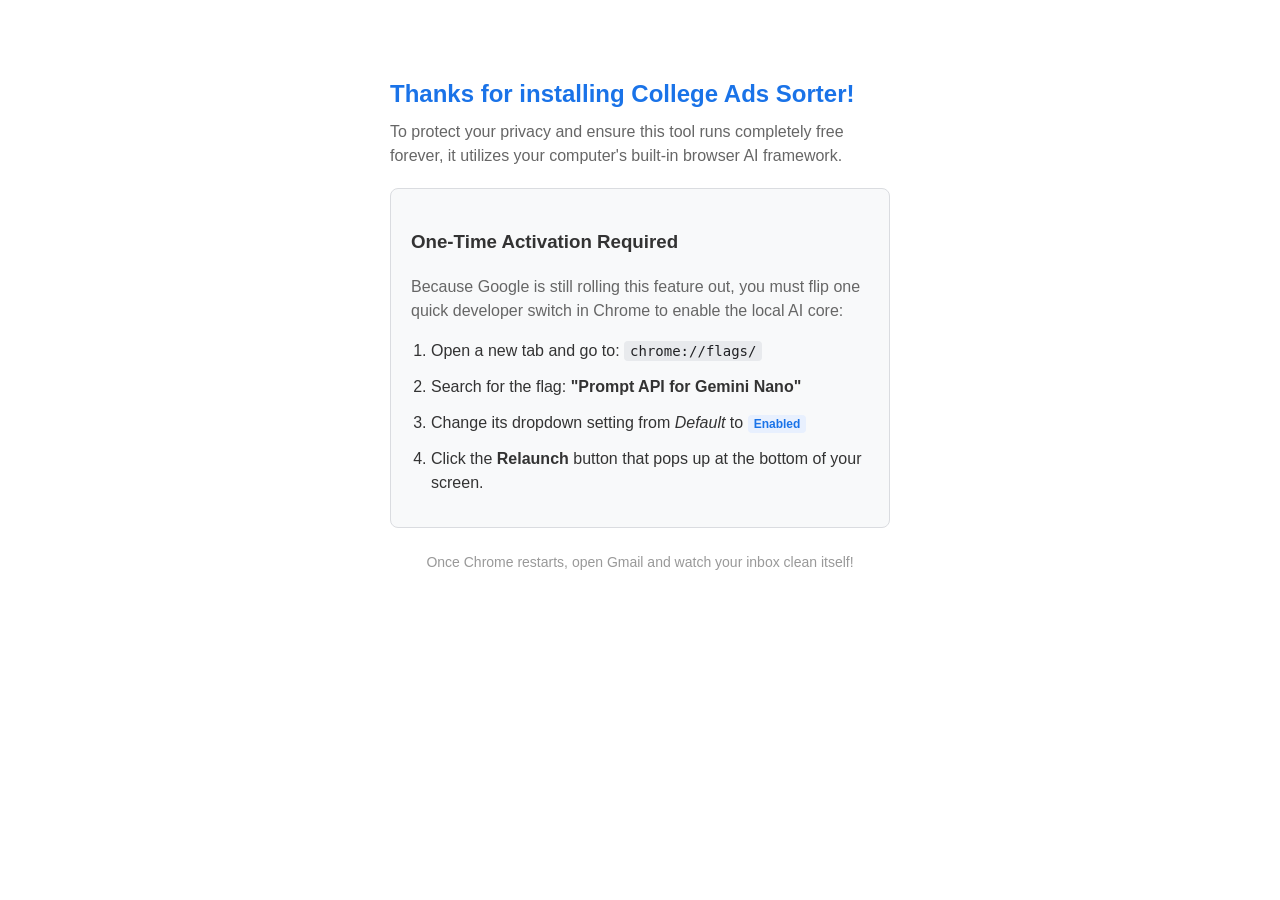
==== welcome.html @ be619796 "Initial College Ads Sorter extension" ====
<!DOCTYPE html>
<html>
<head>
  <title>Welcome to College Ads Sorter</title>
  <style>
    body { font-family: -apple-system, BlinkMacSystemFont, "Segoe UI", Roboto, Helvetica, Arial, sans-serif; max-width: 500px; margin: 40px auto; padding: 20px; line-height: 1.5; color: #333; }
    h1 { color: #1a73e8; font-size: 24px; margin-bottom: 8px; }
    p { margin-top: 0; color: #666; }
    .card { background: #f8f9fa; border: 1px solid #dadce0; border-radius: 8px; padding: 20px; margin-top: 20px; }
    ol { margin: 0; padding-left: 20px; }
    li { margin-bottom: 12px; }
    code { background: #e8eaed; padding: 2px 6px; border-radius: 4px; font-family: monospace; font-size: 14px; color: #202124; }
    .badge { background: #e8f0fe; color: #1a73e8; font-weight: bold; padding: 2px 6px; border-radius: 4px; font-size: 12px; }
  </style>
</head>
<body>
  <h1>Thanks for installing College Ads Sorter!</h1>
  <p>To protect your privacy and ensure this tool runs completely free forever, it utilizes your computer's built-in browser AI framework.</p>
  
  <div class="card">
    <h3>One-Time Activation Required</h3>
    <p>Because Google is still rolling this feature out, you must flip one quick developer switch in Chrome to enable the local AI core:</p>
    <ol>
      <li>Open a new tab and go to: <code>chrome://flags/</code></li>
      <li>Search for the flag: <strong>"Prompt API for Gemini Nano"</strong></li>
      <li>Change its dropdown setting from <em>Default</em> to <span class="badge">Enabled</span></li>
      <li>Click the <strong>Relaunch</strong> button that pops up at the bottom of your screen.</li>
    </ol>
  </div>
  
  <p style="margin-top:24px; font-size:14px; text-align:center; color:#999;">Once Chrome restarts, open Gmail and watch your inbox clean itself!</p>
</body>
</html>
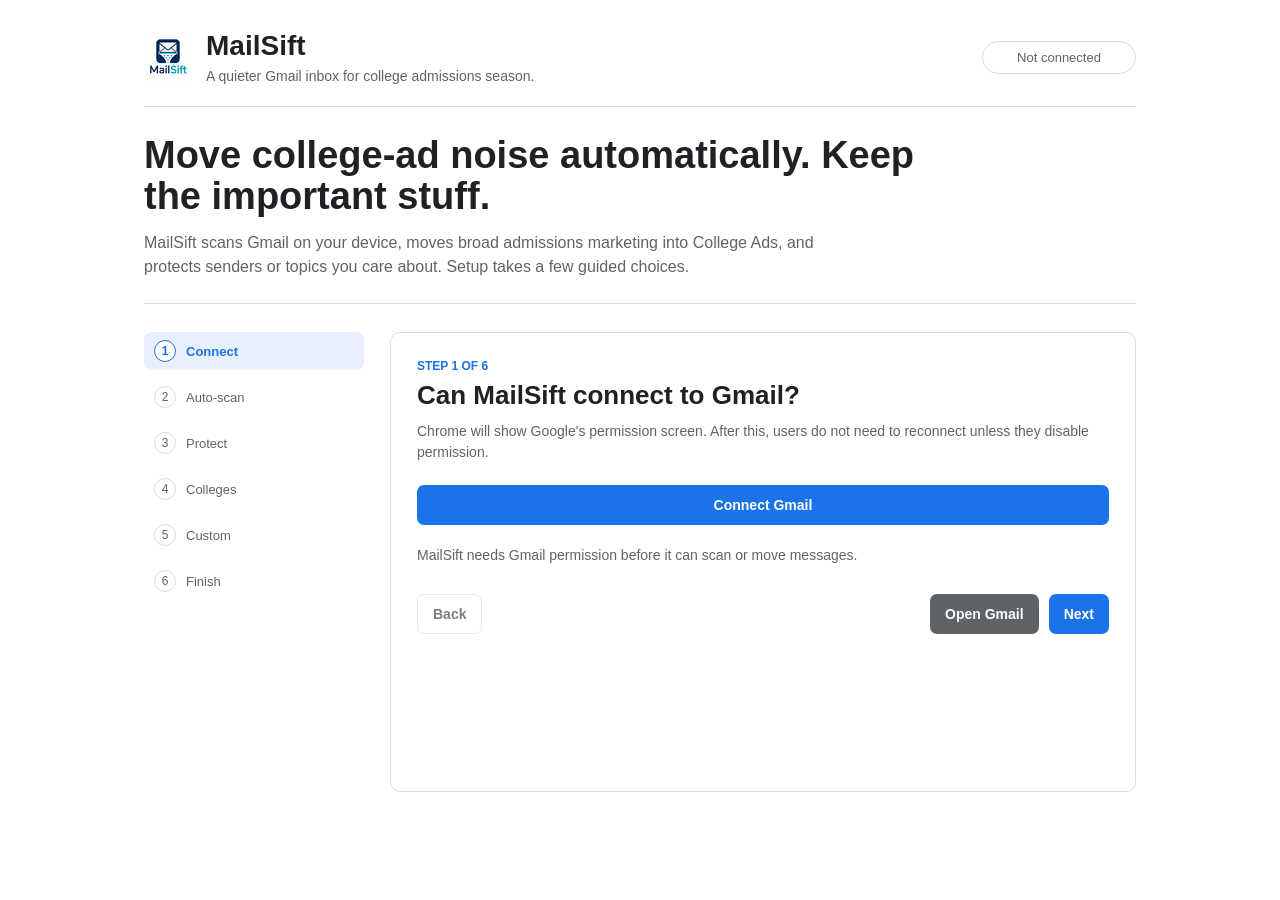
==== commit b0655d48: "Prepare MailSift Chrome Web Store listing" ====
--- a/welcome.html
+++ b/welcome.html
@@ -1,33 +1,405 @@
-<!DOCTYPE html>
-<html>
-<head>
-  <title>Welcome to College Ads Sorter</title>
-  <style>
-    body { font-family: -apple-system, BlinkMacSystemFont, "Segoe UI", Roboto, Helvetica, Arial, sans-serif; max-width: 500px; margin: 40px auto; padding: 20px; line-height: 1.5; color: #333; }
-    h1 { color: #1a73e8; font-size: 24px; margin-bottom: 8px; }
-    p { margin-top: 0; color: #666; }
-    .card { background: #f8f9fa; border: 1px solid #dadce0; border-radius: 8px; padding: 20px; margin-top: 20px; }
-    ol { margin: 0; padding-left: 20px; }
-    li { margin-bottom: 12px; }
-    code { background: #e8eaed; padding: 2px 6px; border-radius: 4px; font-family: monospace; font-size: 14px; color: #202124; }
-    .badge { background: #e8f0fe; color: #1a73e8; font-weight: bold; padding: 2px 6px; border-radius: 4px; font-size: 12px; }
-  </style>
-</head>
-<body>
-  <h1>Thanks for installing College Ads Sorter!</h1>
-  <p>To protect your privacy and ensure this tool runs completely free forever, it utilizes your computer's built-in browser AI framework.</p>
-  
-  <div class="card">
-    <h3>One-Time Activation Required</h3>
-    <p>Because Google is still rolling this feature out, you must flip one quick developer switch in Chrome to enable the local AI core:</p>
-    <ol>
-      <li>Open a new tab and go to: <code>chrome://flags/</code></li>
-      <li>Search for the flag: <strong>"Prompt API for Gemini Nano"</strong></li>
-      <li>Change its dropdown setting from <em>Default</em> to <span class="badge">Enabled</span></li>
-      <li>Click the <strong>Relaunch</strong> button that pops up at the bottom of your screen.</li>
-    </ol>
-  </div>
-  
-  <p style="margin-top:24px; font-size:14px; text-align:center; color:#999;">Once Chrome restarts, open Gmail and watch your inbox clean itself!</p>
-</body>
-</html>+﻿<!doctype html>
+<html lang="en">
+  <head>
+    <meta charset="utf-8">
+    <meta name="viewport" content="width=device-width, initial-scale=1">
+    <title>Set up MailSift</title>
+    <style>
+      :root {
+        --blue: #1a73e8;
+        --green: #137333;
+        --ink: #202124;
+        --muted: #5f6368;
+        --line: #dadce0;
+        --soft: #f8fafd;
+        --selected: #e8f0fe;
+      }
+
+      * {
+        box-sizing: border-box;
+      }
+
+      body {
+        margin: 0;
+        min-height: 100vh;
+        font-family: Arial, sans-serif;
+        color: var(--ink);
+        background: #ffffff;
+      }
+
+      .shell {
+        max-width: 1040px;
+        margin: 0 auto;
+        padding: 30px 24px 46px;
+      }
+
+      header {
+        display: flex;
+        align-items: center;
+        justify-content: space-between;
+        gap: 24px;
+        padding-bottom: 22px;
+        border-bottom: 1px solid var(--line);
+      }
+
+      .brand {
+        display: flex;
+        align-items: center;
+        gap: 14px;
+      }
+
+      .brand img {
+        width: 48px;
+        height: 48px;
+        border-radius: 10px;
+      }
+
+      h1, h2, h3, p {
+        margin: 0;
+      }
+
+      h1 {
+        font-size: 28px;
+        line-height: 1.15;
+      }
+
+      .subhead {
+        margin-top: 6px;
+        color: var(--muted);
+        font-size: 14px;
+      }
+
+      .status-pill {
+        min-width: 154px;
+        padding: 8px 12px;
+        border: 1px solid var(--line);
+        border-radius: 999px;
+        color: var(--muted);
+        font-size: 13px;
+        text-align: center;
+      }
+
+      .intro {
+        margin-top: 28px;
+        padding-bottom: 24px;
+        border-bottom: 1px solid var(--line);
+      }
+
+      .intro h2 {
+        max-width: 820px;
+        font-size: 38px;
+        line-height: 1.08;
+        letter-spacing: 0;
+      }
+
+      .intro p {
+        max-width: 720px;
+        margin-top: 14px;
+        color: var(--muted);
+        font-size: 16px;
+        line-height: 1.5;
+      }
+
+      .wizard-shell {
+        display: grid;
+        grid-template-columns: 220px minmax(0, 1fr);
+        gap: 26px;
+        margin-top: 28px;
+      }
+
+      .progress {
+        display: grid;
+        gap: 8px;
+        align-content: start;
+      }
+
+      .progress-step {
+        display: flex;
+        align-items: center;
+        gap: 10px;
+        min-height: 38px;
+        padding: 8px 10px;
+        border-radius: 8px;
+        color: var(--muted);
+        font-size: 13px;
+      }
+
+      .progress-step.active {
+        background: var(--selected);
+        color: var(--blue);
+        font-weight: 700;
+      }
+
+      .progress-step.done {
+        color: var(--green);
+      }
+
+      .dot {
+        width: 22px;
+        height: 22px;
+        border-radius: 50%;
+        display: grid;
+        place-items: center;
+        border: 1px solid var(--line);
+        font-size: 12px;
+        background: #ffffff;
+        flex: 0 0 auto;
+      }
+
+      .progress-step.active .dot {
+        border-color: var(--blue);
+      }
+
+      .progress-step.done .dot {
+        border-color: var(--green);
+      }
+
+      .panel {
+        min-height: 460px;
+        padding: 26px;
+        border: 1px solid var(--line);
+        border-radius: 10px;
+        background: #ffffff;
+      }
+
+      .eyebrow {
+        color: var(--blue);
+        font-size: 12px;
+        font-weight: 700;
+        text-transform: uppercase;
+        letter-spacing: 0;
+      }
+
+      .question {
+        margin-top: 8px;
+        font-size: 26px;
+        line-height: 1.15;
+      }
+
+      .helper {
+        margin-top: 10px;
+        color: var(--muted);
+        font-size: 14px;
+        line-height: 1.5;
+      }
+
+      .answers {
+        display: grid;
+        gap: 10px;
+        margin-top: 22px;
+      }
+
+      .choice {
+        display: grid;
+        grid-template-columns: 20px minmax(0, 1fr);
+        gap: 12px;
+        align-items: start;
+        padding: 14px;
+        border: 1px solid var(--line);
+        border-radius: 8px;
+        background: #ffffff;
+        cursor: pointer;
+      }
+
+      .choice:hover {
+        border-color: var(--blue);
+      }
+
+      .choice input {
+        margin-top: 2px;
+      }
+
+      .choice strong {
+        display: block;
+        font-size: 14px;
+      }
+
+      .choice span {
+        display: block;
+        margin-top: 4px;
+        color: var(--muted);
+        font-size: 13px;
+        line-height: 1.35;
+      }
+
+      textarea, input[type="text"] {
+        width: 100%;
+        border: 1px solid var(--line);
+        border-radius: 8px;
+        padding: 12px;
+        font-family: Arial, sans-serif;
+        font-size: 14px;
+      }
+
+      textarea {
+        min-height: 150px;
+        resize: vertical;
+      }
+
+      .field-block {
+        margin-top: 22px;
+      }
+
+      .hint {
+        margin-top: 8px;
+        color: var(--muted);
+        font-size: 12px;
+        line-height: 1.4;
+      }
+
+      .review {
+        display: grid;
+        gap: 12px;
+        margin-top: 22px;
+      }
+
+      .review-row {
+        padding: 13px;
+        border-radius: 8px;
+        background: var(--soft);
+        font-size: 13px;
+        line-height: 1.45;
+      }
+
+      .review-row strong {
+        display: block;
+        margin-bottom: 4px;
+      }
+
+      .button-row {
+        display: flex;
+        justify-content: space-between;
+        gap: 12px;
+        margin-top: 28px;
+      }
+
+      .button-group {
+        display: flex;
+        gap: 10px;
+      }
+
+      button {
+        min-height: 40px;
+        border: 0;
+        border-radius: 7px;
+        padding: 0 15px;
+        background: var(--blue);
+        color: #ffffff;
+        font-size: 14px;
+        font-weight: 700;
+        cursor: pointer;
+      }
+
+      button.secondary {
+        background: var(--green);
+      }
+
+      button.neutral {
+        background: #5f6368;
+      }
+
+      button.ghost {
+        border: 1px solid var(--line);
+        background: #ffffff;
+        color: var(--ink);
+      }
+
+      button:disabled {
+        cursor: default;
+        opacity: 0.58;
+      }
+
+      #message {
+        min-height: 20px;
+        margin-top: 16px;
+        color: var(--muted);
+        font-size: 13px;
+        line-height: 1.4;
+      }
+
+      #message.success {
+        color: var(--green);
+      }
+
+      #message.error {
+        color: #b3261e;
+      }
+
+      @media (max-width: 820px) {
+        header {
+          display: block;
+        }
+
+        .status-pill {
+          margin-top: 16px;
+          text-align: left;
+        }
+
+        .intro h2 {
+          font-size: 30px;
+        }
+
+        .wizard-shell {
+          display: block;
+        }
+
+        .progress {
+          grid-template-columns: repeat(3, minmax(0, 1fr));
+          margin-bottom: 18px;
+        }
+
+        .progress-step {
+          min-height: 32px;
+          padding: 6px;
+          font-size: 12px;
+        }
+
+        .panel {
+          min-height: auto;
+          padding: 20px;
+        }
+      }
+    </style>
+  </head>
+  <body>
+    <div class="shell">
+      <header>
+        <div class="brand">
+          <img src="icons/icon48.png" alt="">
+          <div>
+            <h1>MailSift</h1>
+            <p class="subhead">A quieter Gmail inbox for college admissions season.</p>
+          </div>
+        </div>
+        <div id="connectionStatus" class="status-pill">Not connected</div>
+      </header>
+
+      <section class="intro">
+        <h2>Move college-ad noise automatically. Keep the important stuff.</h2>
+        <p>MailSift scans Gmail on your device, moves broad admissions marketing into College Ads, and protects senders or topics you care about. Setup takes a few guided choices.</p>
+      </section>
+
+      <main class="wizard-shell">
+        <nav id="progress" class="progress" aria-label="Setup progress"></nav>
+
+        <section class="panel" aria-live="polite">
+          <div id="stepEyebrow" class="eyebrow"></div>
+          <h2 id="stepQuestion" class="question"></h2>
+          <p id="stepHelper" class="helper"></p>
+          <div id="stepContent"></div>
+
+          <div class="button-row">
+            <button id="backButton" class="ghost" type="button">Back</button>
+            <div class="button-group">
+              <button id="openGmailButton" class="neutral" type="button">Open Gmail</button>
+              <button id="nextButton" type="button">Next</button>
+            </div>
+          </div>
+
+          <div id="message" aria-live="polite"></div>
+        </section>
+      </main>
+    </div>
+    <script src="welcome.js"></script>
+  </body>
+</html>
